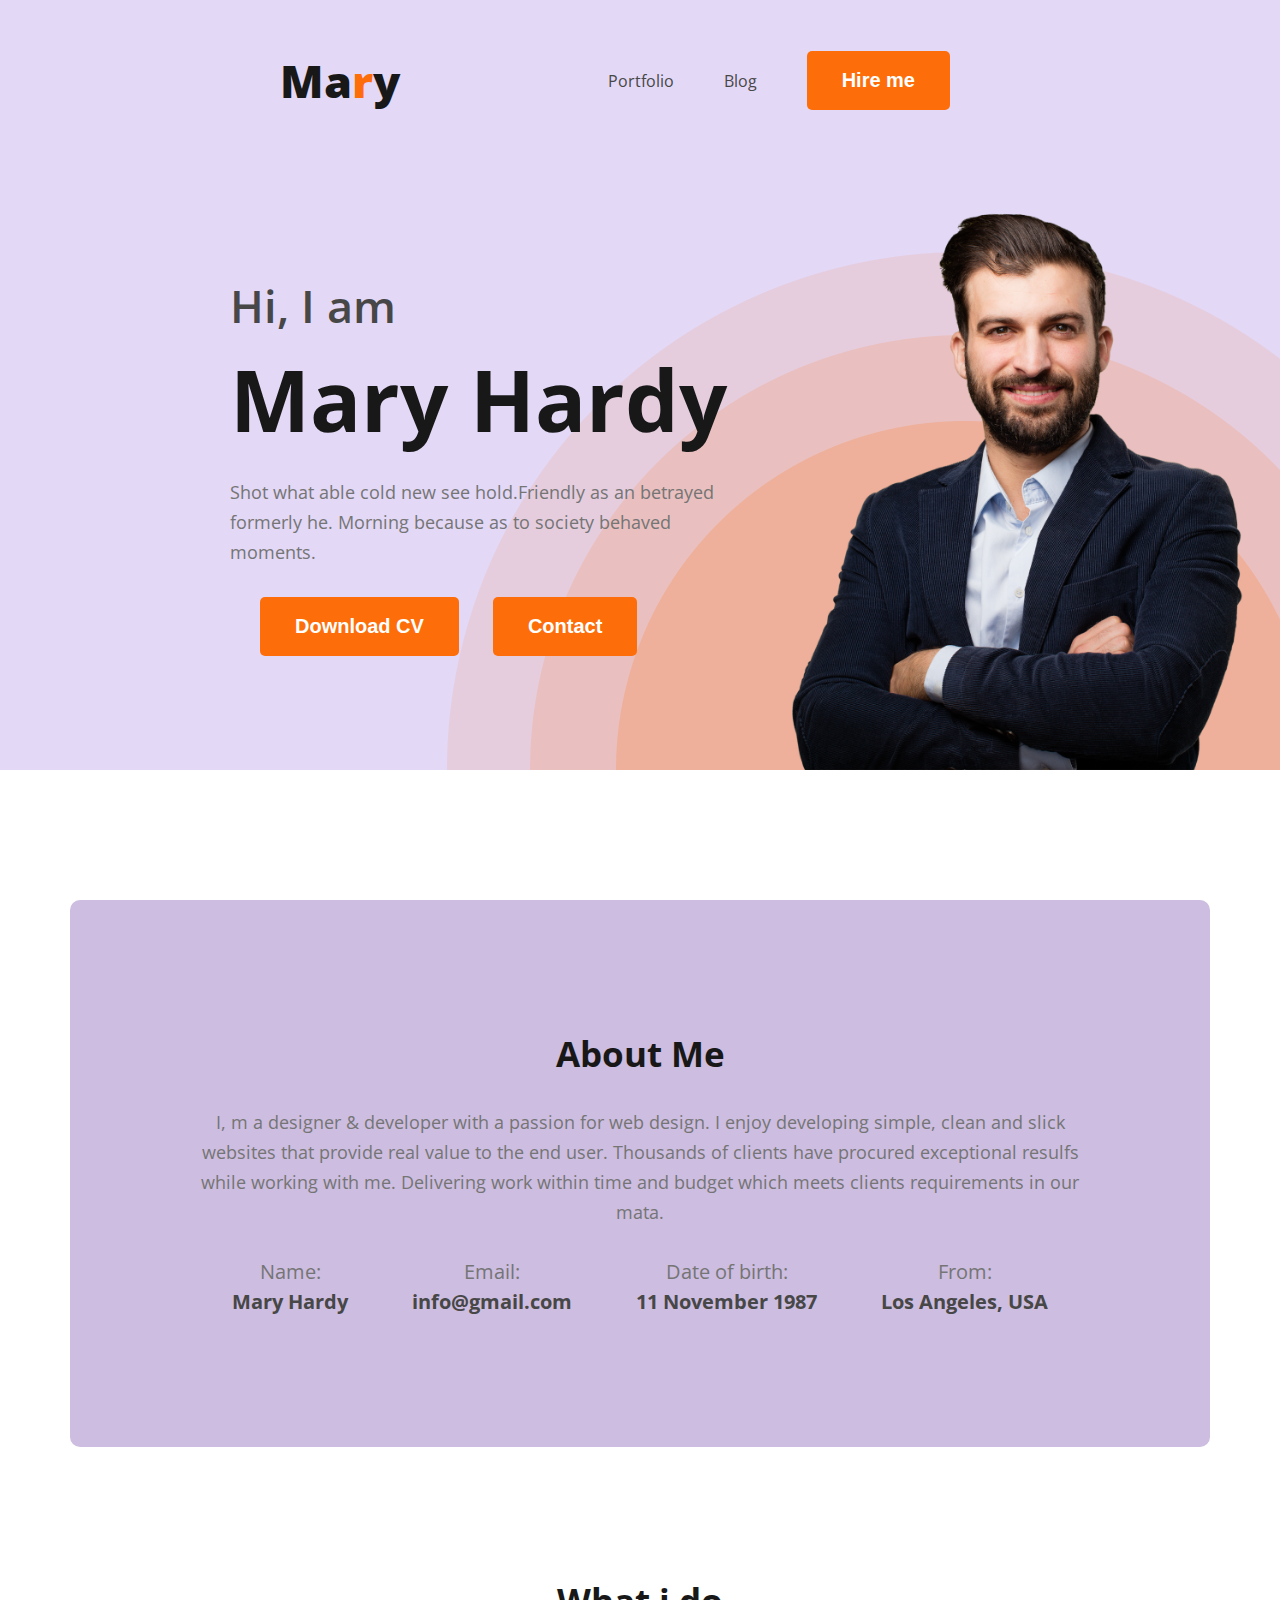
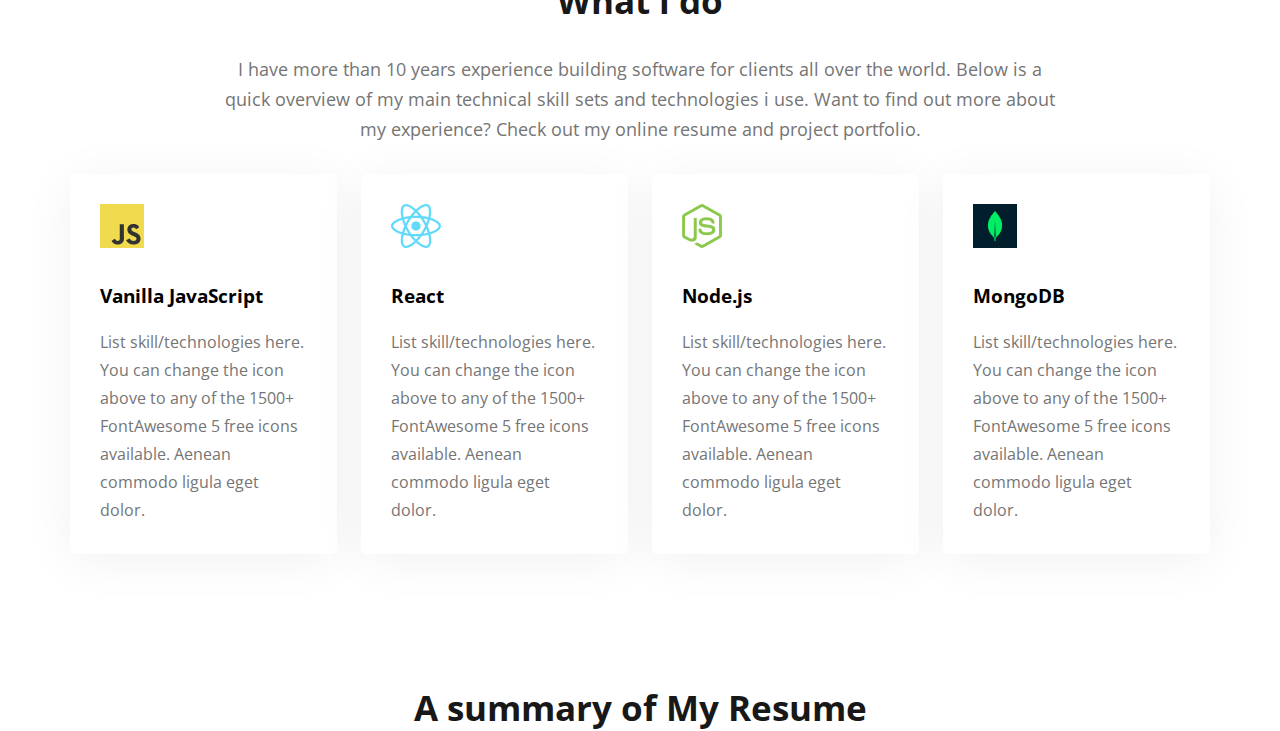
==== index.html @ 0fb5e596 "first commit" ====
<!DOCTYPE html>
<html lang="en">

<head>
  <meta charset="UTF-8">
  <meta name="viewport" content="width=device-width, initial-scale=1.0">
  <title>Portfolio website</title>
  <link rel="preconnect" href="https://fonts.googleapis.com">
  <link rel="preconnect" href="https://fonts.gstatic.com" crossorigin>
  <link href="https://fonts.googleapis.com/css2?family=Open+Sans:wght@400;600;700;800&display=swap" rel="stylesheet">
  <link rel="stylesheet" href="styles/blog.css">
</head>

<body>
  <header class="header">
    <nav>
      <h3 class="nav-title">Ma<span class="text-primery">r</span>y</h3>
      <ul>
        <li><a href="">Portfolio</a></li>
        <li><a href="">Blog</a></li>
        <li><button class="button-primery">Hire me</button></li>
      </ul>
    </nav>
    <div class="banner">
      <div class="banner-content">
        <h3 class="banner-greating">Hi, I am</h3>
        <h1 class="banner-max">Mary Hardy</h1>
        <p class="banner-p">Shot what able cold new see hold.Friendly as an betrayed formerly he. Morning because as to
          society behaved
          moments.</p>
        <button class="button-primery" id="download">Download CV</button>
        <button class="button-primery">Contact</button>
      </div>
      <img class="profile-pic" src="images/hardy.png" alt="">
    </div>
  </header>
  <main>
    <section class="about">
      <h3 class="section-title">About Me</h3>
      <p class="section-description">I, m a designer & developer with a passion for web design. I enjoy developing
        simple,
        clean and slick websites that
        provide real value to the end user. Thousands of clients have procured exceptional resulfs while working with
        me.
        Delivering work within time and budget which meets clients requirements in our mata.</p>
      <div class="about-info-container">
        <div class="about-info">
          <h4 class="info-title">Name:</h4>
          <p class="info-description">Mary Hardy</p>
        </div>
        <div class="about-info">
          <h4 class="info-title">Email:</h4>
          <p class="info-description">info@gmail.com</p>
        </div>
        <div class="about-info">
          <h4 class="info-title">Date of birth:</h4>
          <p class="info-description">11 November 1987</p>
        </div>
        <div class="about-info">
          <h4 class="info-title">From:</h4>
          <p class="info-description">Los Angeles, USA</p>
        </div>
      </div>
    </section>
    <!-- what i do -->
    <section>
      <h3 class="section-title"> What i do</h3>
      <p id="what-i-do" class="section-description">I have more than 10 years experience building software for clients
        all over the
        world. Below is a quick overview of my
        main technical skill sets and technologies i use. Want to find out more about my experience? Check out my online
        resume
        and project portfolio.</p>
      <div class="skills-container">
        <div class="skills">
          <img src="images/icons/js.png" alt="">
          <h3 class="skill-title">Vanilla JavaScript</h3>
          <p class="skills-description">List skill/technologies here. You can change the icon above to any of the 1500+
            FontAwesome 5 free icons available.
            Aenean commodo ligula eget dolor.</p>
        </div>
        <div class="skills">
          <img src="images/icons/react.png" alt="">
          <h3 class="skill-title">React</h3>
          <p class="skills-description">List skill/technologies here. You can change the icon above to any of the 1500+
            FontAwesome 5 free icons available.
            Aenean commodo ligula eget dolor.</p>
        </div>
        <div class="skills">
          <img src="images/icons/nodejs.png" alt="">
          <h3 class="skill-title">Node.js</h3>
          <p class="skills-description">List skill/technologies here. You can change the icon above to any of the 1500+
            FontAwesome 5 free icons available.
            Aenean commodo ligula eget dolor.</p>
        </div>
        <div class="skills">
          <img src="images/icons/mongo.png" alt="">
          <h3 class="skill-title">MongoDB</h3>
          <p class="skills-description">List skill/technologies here. You can change the icon above to any of the 1500+
            FontAwesome 5 free icons available.
            Aenean commodo ligula eget dolor.</p>
        </div>
      </div>
    </section>
    <!-- A summery of my resume -->
    <section>
      <h3 class="section-title">A summary of My Resume</h3>
    </section>
  </main>
  <footer>

  </footer>
</body>

</html>
---- styles/blog.css ----
* {
  margin: 0px;
  padding: 0px;
}
/* common shared styles */
body {
  font-family: 'Open Sans', sans-serif;
}
/* nav work */
nav {
  display: flex;
  justify-content: space-between;
  margin: 0 230px;
  padding: 50px;
}
.nav-title {
  color: var(--Dark-01, #181818);
  font-size: 45px;
  font-weight: 800;
}
.text-primery {
  color: #fd6e0a;
}
nav > ul {
  display: flex;
  align-items: center;
}
nav li {
  list-style: none;
  margin-right: 50px;
}
nav a {
  text-decoration: none;
  color: var(--Dark-02, #474747);
}
/* button work */
.button-primery {
  border-radius: 5px;
  background: #fd6e0a;
  border: 0;
  padding: 18px 35px;
  color: var(--White-Color, #fff);
  font-size: 20px;
  font-weight: 700;
}
/* header work */
.header {
  background-color: #e3d8f6;
  background-image: url(../images/header_bg.png);
  background-repeat: no-repeat;
  background-position: bottom right;
}
.banner {
  padding: 30px 30px 0px 230px;
  display: flex;
  align-items: center;
  justify-content: space-between;
}
.banner .profile-pic {
  width: 500px;
}
.banner-greating {
  color: var(--Dark-02, #474747);
  font-size: 45px;
  font-weight: 600;
  margin-bottom: 5px;
}
.banner-max {
  color: var(--Dark-01, #181818);
  font-size: 85px;
  font-weight: 700;
}
.banner-p {
  color: var(--Dark-03, #757575);
  font-size: 18px;
  font-weight: 400;
  line-height: 30px;
  margin-top: 20px;
}
#download {
  margin: 30px 30px;
}
.banner-content {
  max-width: 500px;
}
/* Main work */
main {
  max-width: 1140px;
  margin: 0 auto;
}
main section {
  margin-top: 130px;
}
/* about section */
.section-title {
  color: var(--Dark-01, #181818);
  text-align: center;
  font-size: 35px;
  font-weight: 700;
}

/* section description */

.section-description {
  color: var(--Dark-03, #757575);
  text-align: center;
  font-size: 18px;
  font-weight: 400;
  line-height: 30px;
  padding-top: 30px;
  padding-bottom: 30px;
}
.about {
  margin: 130px 0;
  padding: 130px;
  background-color: #cdbde0;
  border-radius: 10px;
}
/* about info */
.about-info-container {
  display: flex;
  justify-content: space-around;
}
.about-info {
  text-align: center;
}
.info-description {
  color: var(--Dark-02, #474747);
  font-size: 20px;
  font-weight: 700;
  line-height: 30px;
}
.info-title {
  color: var(--Dark-03, #757575);
  text-align: center;
  font-size: 20px;
  font-weight: 400;
  line-height: 30px;
}
#what-i-do {
  padding: 30px 150px;
}
.skills-container {
  display: flex;
  gap: 24px;
}
.skills {
  padding: 30px;
  border-radius: 5px;
  background: #fff;
  box-shadow: 0px 6px 50px 0px rgba(0, 0, 0, 0.06);
}
.skill-title {
  padding: 30px 0px 20px 0px;
}
.skills-description {
  color: var(--Dark-03, #757575);
  font-size: 16px;
  font-weight: 400;
  line-height: 28px;
}
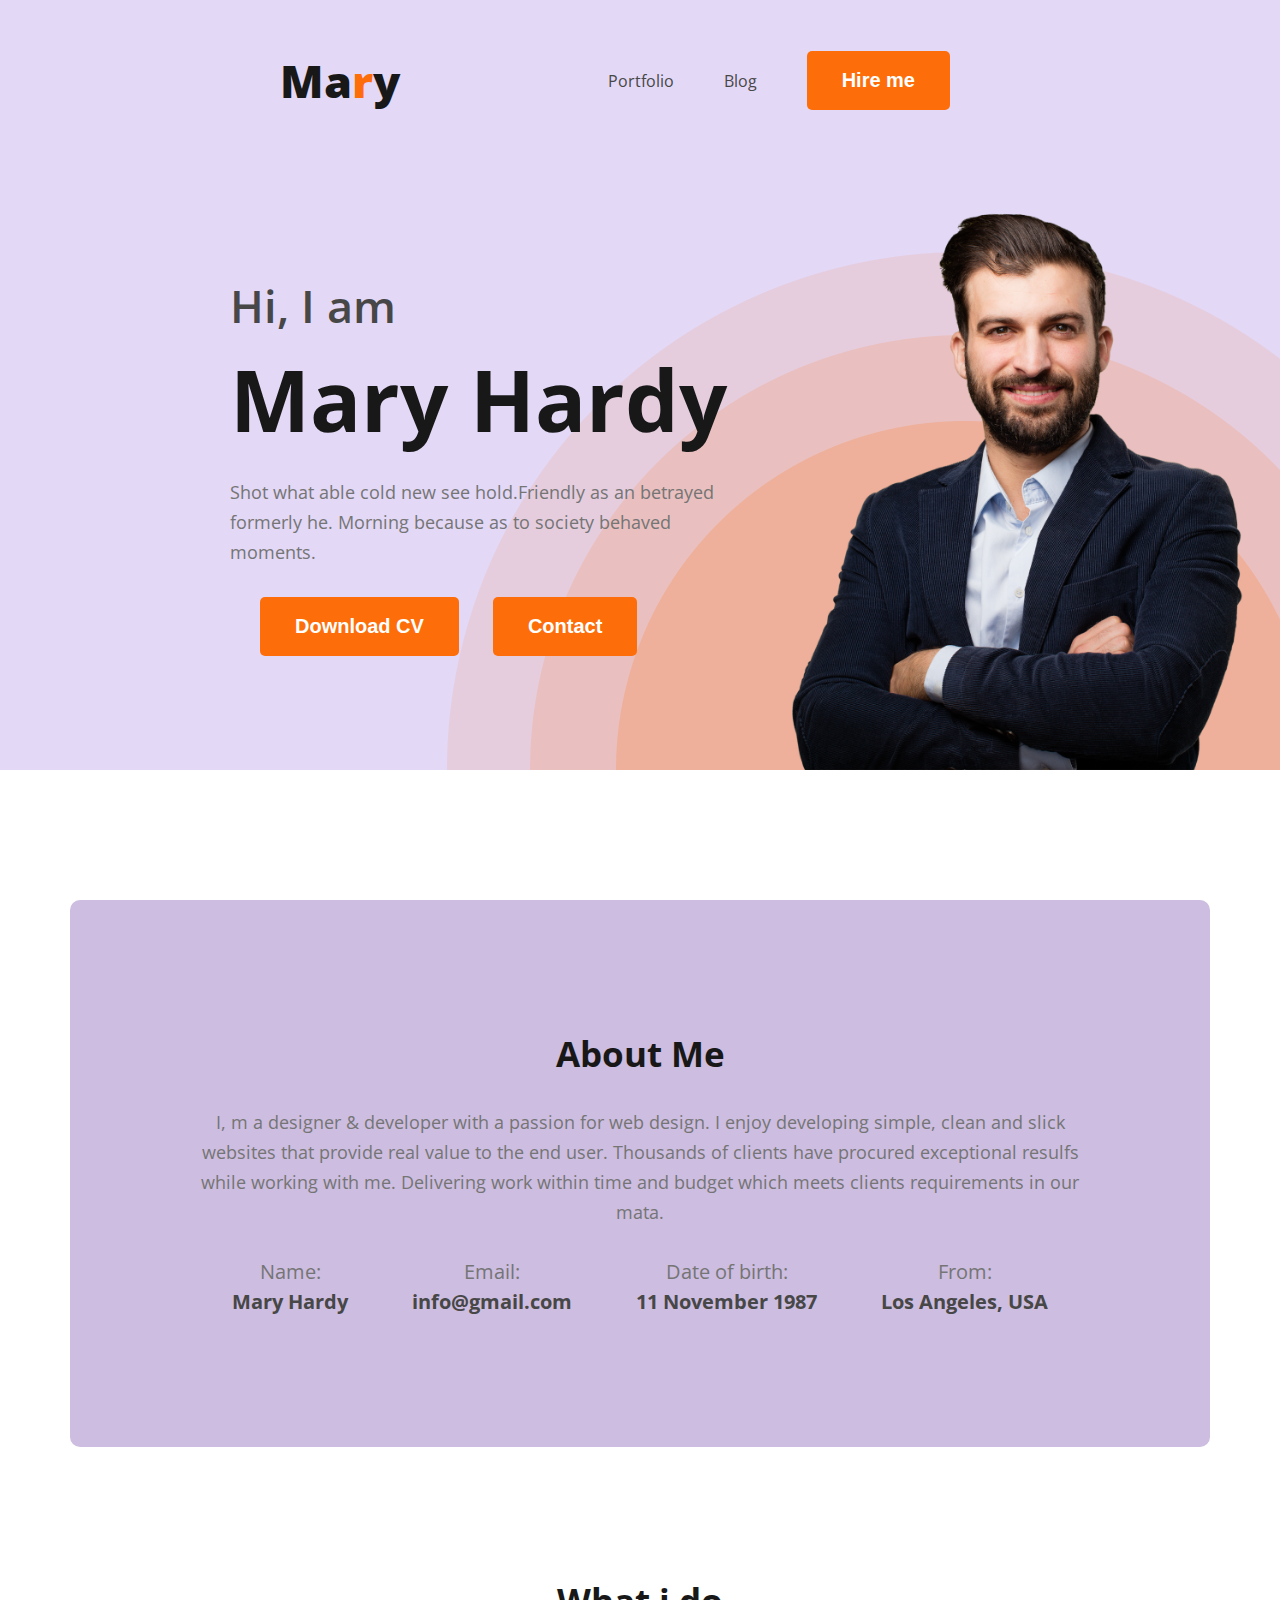
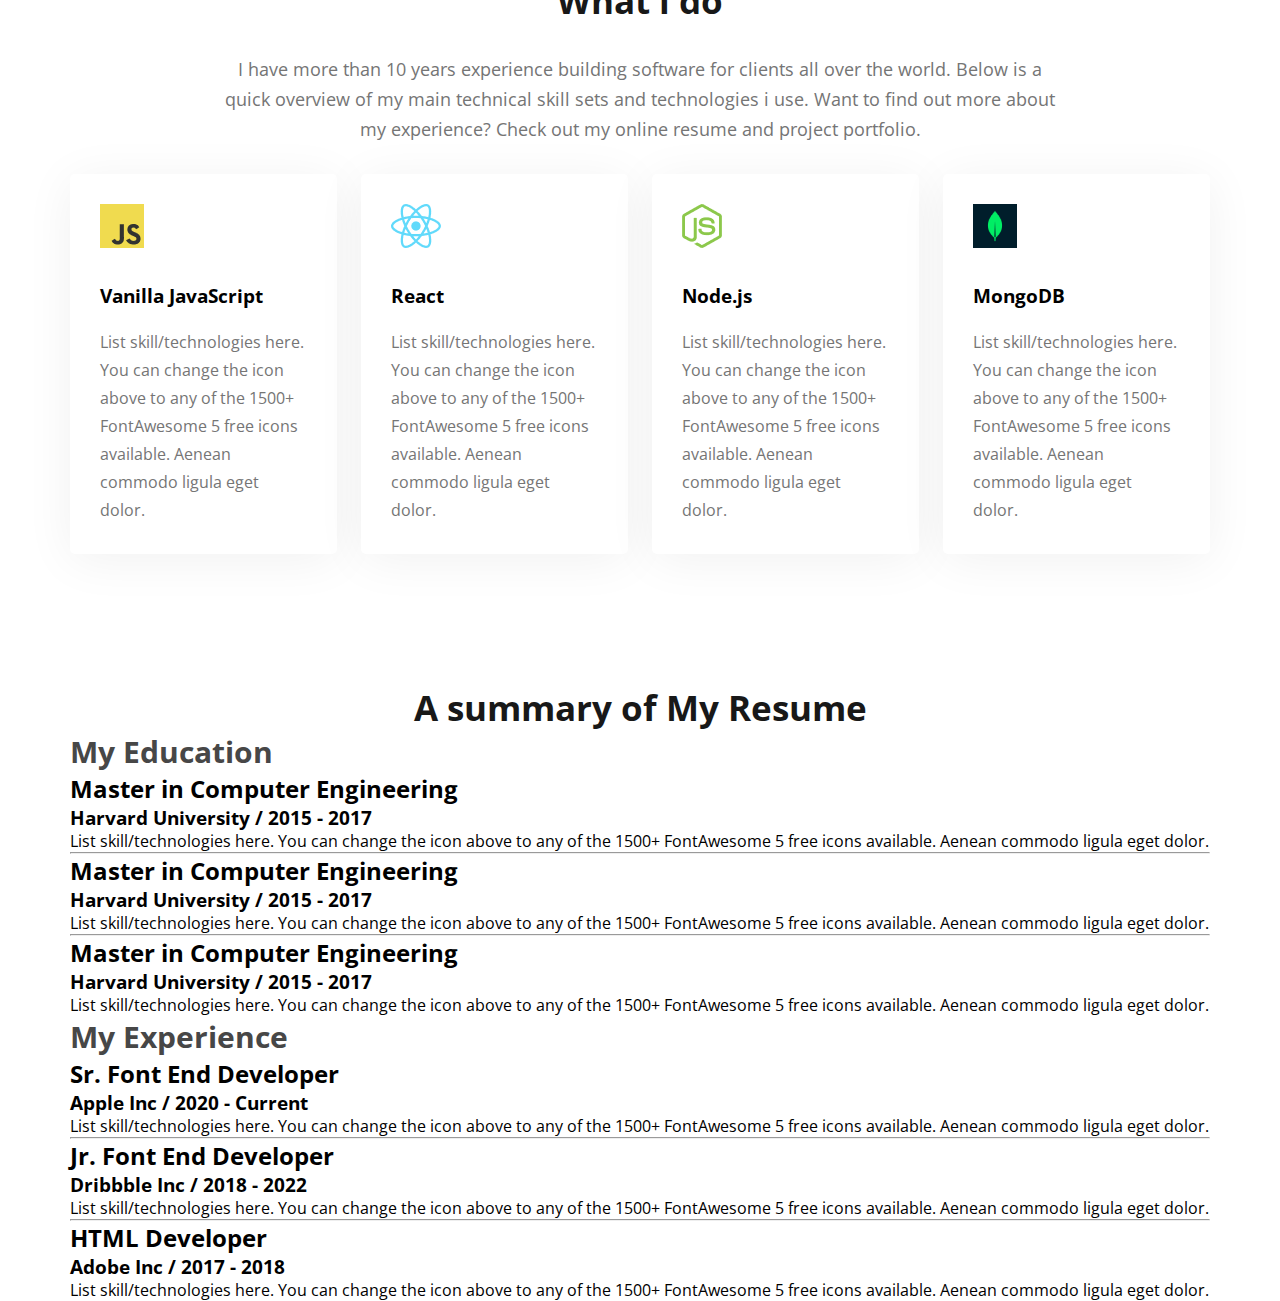
==== commit d1a1f1b9: "added resume section" ====
--- a/index.html
+++ b/index.html
@@ -105,6 +105,66 @@
     <!-- A summery of my resume -->
     <section>
       <h3 class="section-title">A summary of My Resume</h3>
+
+      <div class="resume-container">
+
+        <!-- My education -->
+
+        <div class="resume-colume">
+          <h3 class="resume-colume-title">My Education</h3>
+
+          <div class="resume-iteam">
+            <h2 class="resume-iteam-titile">Master in Computer Engineering</h2>
+            <h3 class="resume-iteam-institute">Harvard University / 2015 - 2017</h3>
+            <p class="resume-iteam-description">List skill/technologies here. You can change the icon above
+              to any of the 1500+ FontAwesome 5 free icons available. Aenean commodo ligula eget dolor.</p>
+          </div>
+          <hr>
+          <div class="resume-iteam">
+            <h2 class="resume-iteam-titile">Master in Computer Engineering</h2>
+            <h3 class="resume-iteam-institute">Harvard University / 2015 - 2017</h3>
+            <p class="resume-iteam-description">List skill/technologies here. You can change the icon above
+              to any of the 1500+ FontAwesome 5 free icons available. Aenean commodo ligula eget dolor.</p>
+          </div>
+          <hr>
+          <div class="resume-iteam">
+            <h2 class="resume-iteam-titile">Master in Computer Engineering</h2>
+            <h3 class="resume-iteam-institute">Harvard University / 2015 - 2017</h3>
+            <p class="resume-iteam-description">List skill/technologies here. You can change the icon above
+              to any of the 1500+ FontAwesome 5 free icons available. Aenean commodo ligula eget dolor.</p>
+          </div>
+
+        </div>
+
+        <!-- My Experience -->
+
+        <div class="resume-colume">
+          <h3 class="resume-colume-title">My Experience</h3>
+
+          <div class="resume-iteam">
+            <h2 class="resume-iteam-titile">Sr. Font End Developer</h2>
+            <h3 class="resume-iteam-institute">Apple Inc / 2020 - Current</h3>
+            <p class="resume-iteam-description">List skill/technologies here. You can change the icon above
+              to any of the 1500+ FontAwesome 5 free icons available. Aenean commodo ligula eget dolor.</p>
+          </div>
+          <hr>
+          <div class="resume-iteam">
+            <h2 class="resume-iteam-titile">Jr. Font End Developer</h2>
+            <h3 class="resume-iteam-institute">Dribbble Inc / 2018 - 2022</h3>
+            <p class="resume-iteam-description">List skill/technologies here. You can change the icon above
+              to any of the 1500+ FontAwesome 5 free icons available. Aenean commodo ligula eget dolor.</p>
+          </div>
+          <hr>
+          <div class="resume-iteam">
+            <h2 class="resume-iteam-titile">HTML Developer</h2>
+            <h3 class="resume-iteam-institute">Adobe Inc / 2017 - 2018</h3>
+            <p class="resume-iteam-description">List skill/technologies here. You can change the icon above
+              to any of the 1500+ FontAwesome 5 free icons available. Aenean commodo ligula eget dolor.</p>
+          </div>
+
+        </div>
+      </div>
+
     </section>
   </main>
   <footer>
--- a/styles/blog.css
+++ b/styles/blog.css
@@ -159,3 +159,8 @@
   font-weight: 400;
   line-height: 28px;
 }
+.resume-colume-title {
+  color: var(--Dark-02, #474747);
+  font-size: 30px;
+  font-weight: 700;
+}
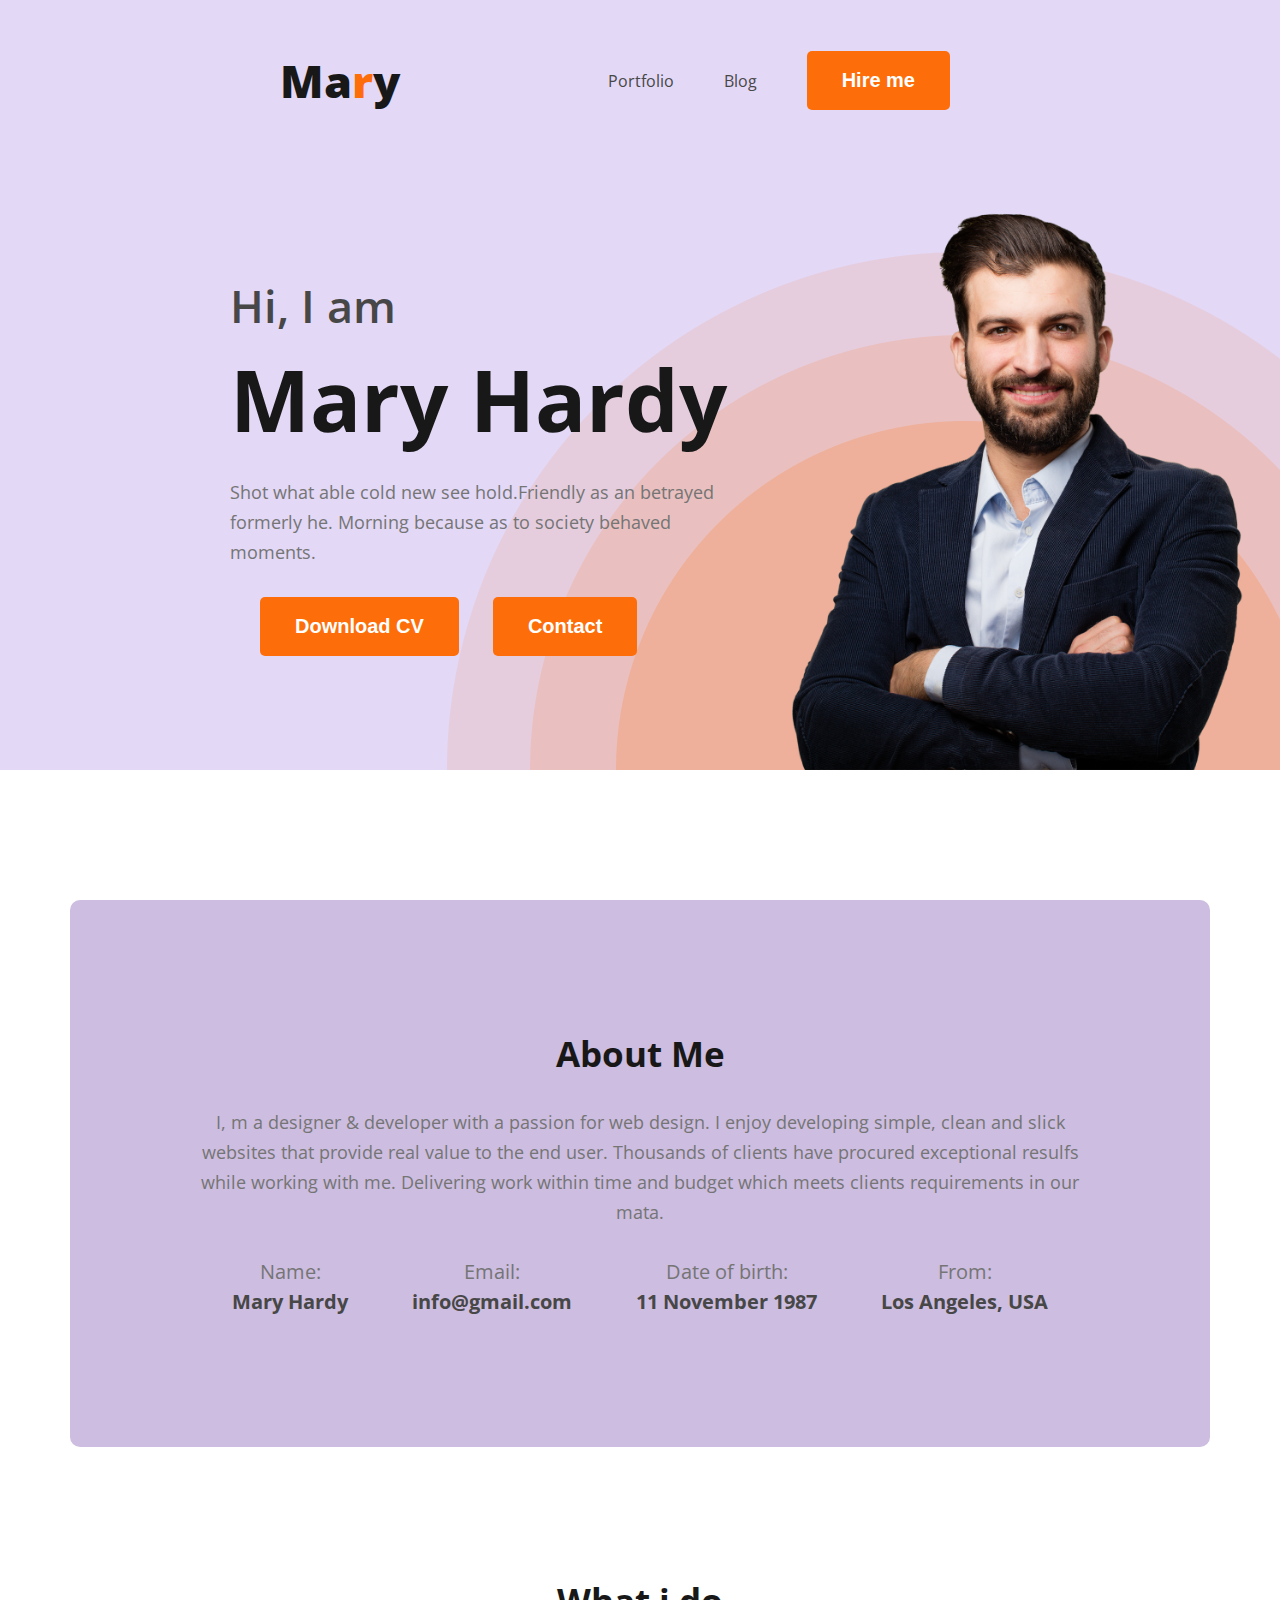
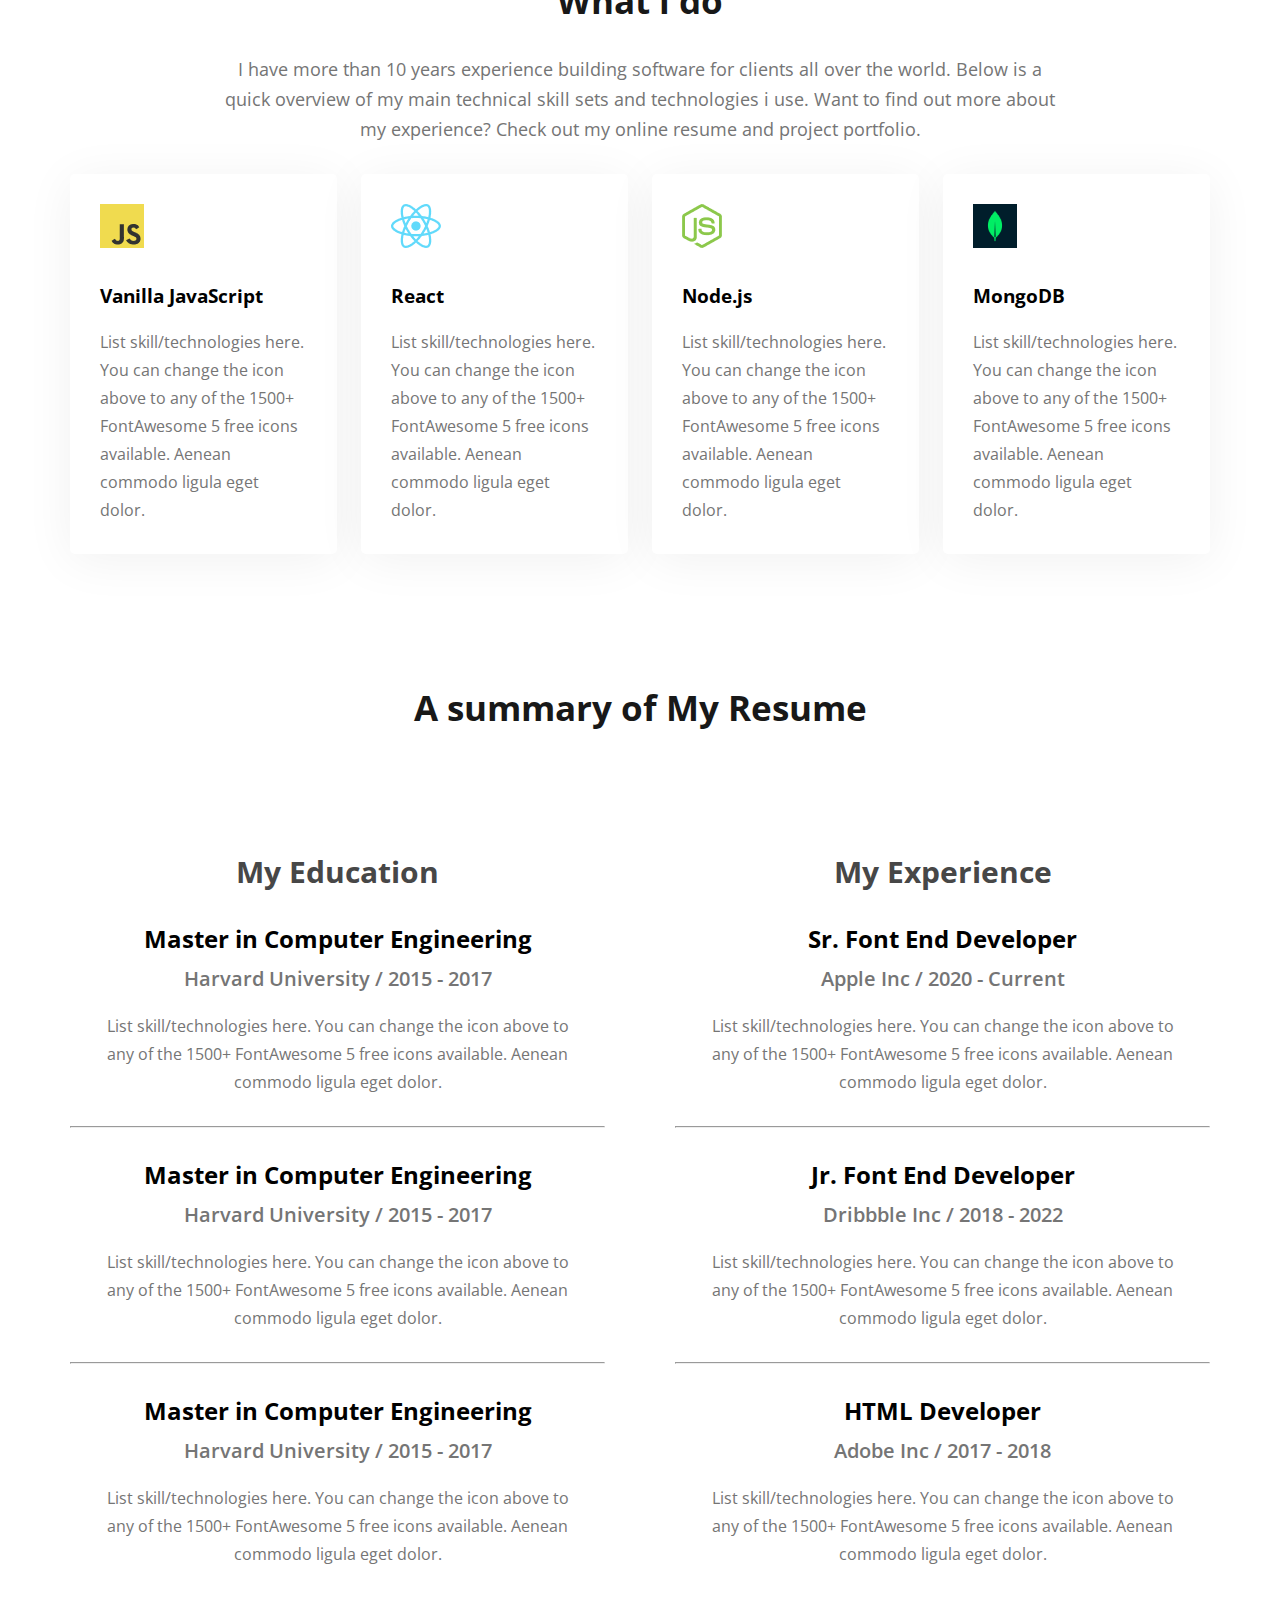
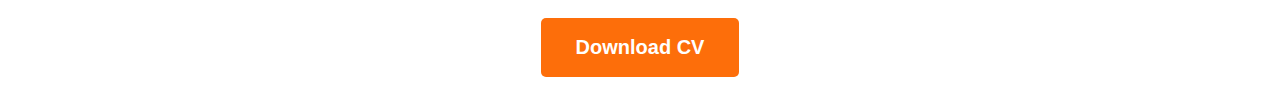
==== commit 4ec43d88: "resume and last button work done" ====
--- a/index.html
+++ b/index.html
@@ -161,9 +161,10 @@
             <p class="resume-iteam-description">List skill/technologies here. You can change the icon above
               to any of the 1500+ FontAwesome 5 free icons available. Aenean commodo ligula eget dolor.</p>
           </div>
-
         </div>
       </div>
+
+      <div class="last-download-button"><button class="button-primery">Download CV</button></div>
 
     </section>
   </main>
--- a/styles/blog.css
+++ b/styles/blog.css
@@ -163,4 +163,39 @@
   color: var(--Dark-02, #474747);
   font-size: 30px;
   font-weight: 700;
-}
+  text-align: center;
+}
+.resume-container {
+  display: flex;
+  gap: 70px;
+}
+.resume-colume {
+  margin-top: 120px;
+}
+.resume-iteam {
+  padding: 30px;
+  text-align: center;
+}
+.resume-iteam-title {
+  color: var(--Dark-02, #474747);
+  font-size: 30px;
+  font-weight: 700;
+  margin-bottom: 30px;
+}
+.resume-iteam-institute {
+  color: var(--Dark-03, #757575);
+  font-size: 20px;
+  font-weight: 600;
+  padding-top: 10px;
+  padding-bottom: 20px;
+}
+.resume-iteam-description {
+  color: var(--Dark-03, #757575);
+  font-size: 16px;
+  font-weight: 400;
+  line-height: 28px;
+}
+.last-download-button {
+  margin: 20px;
+  text-align: center;
+}
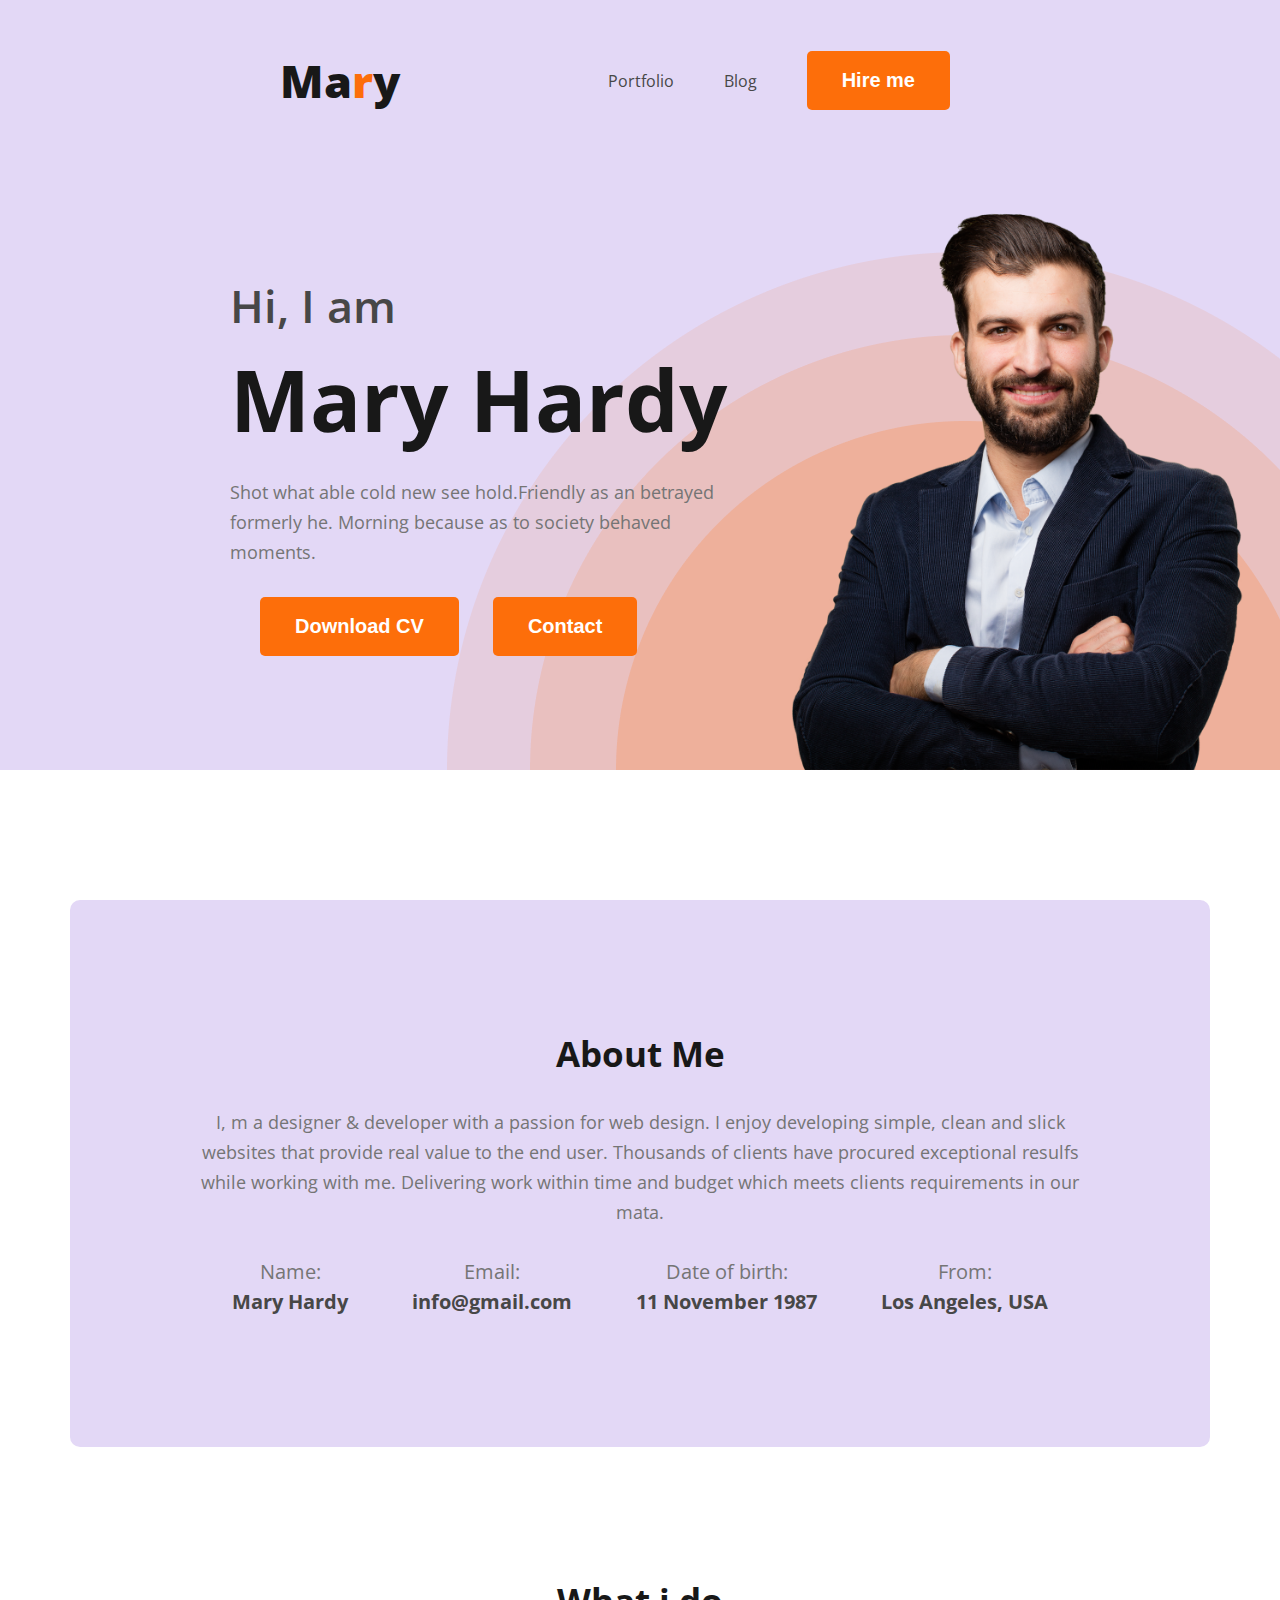
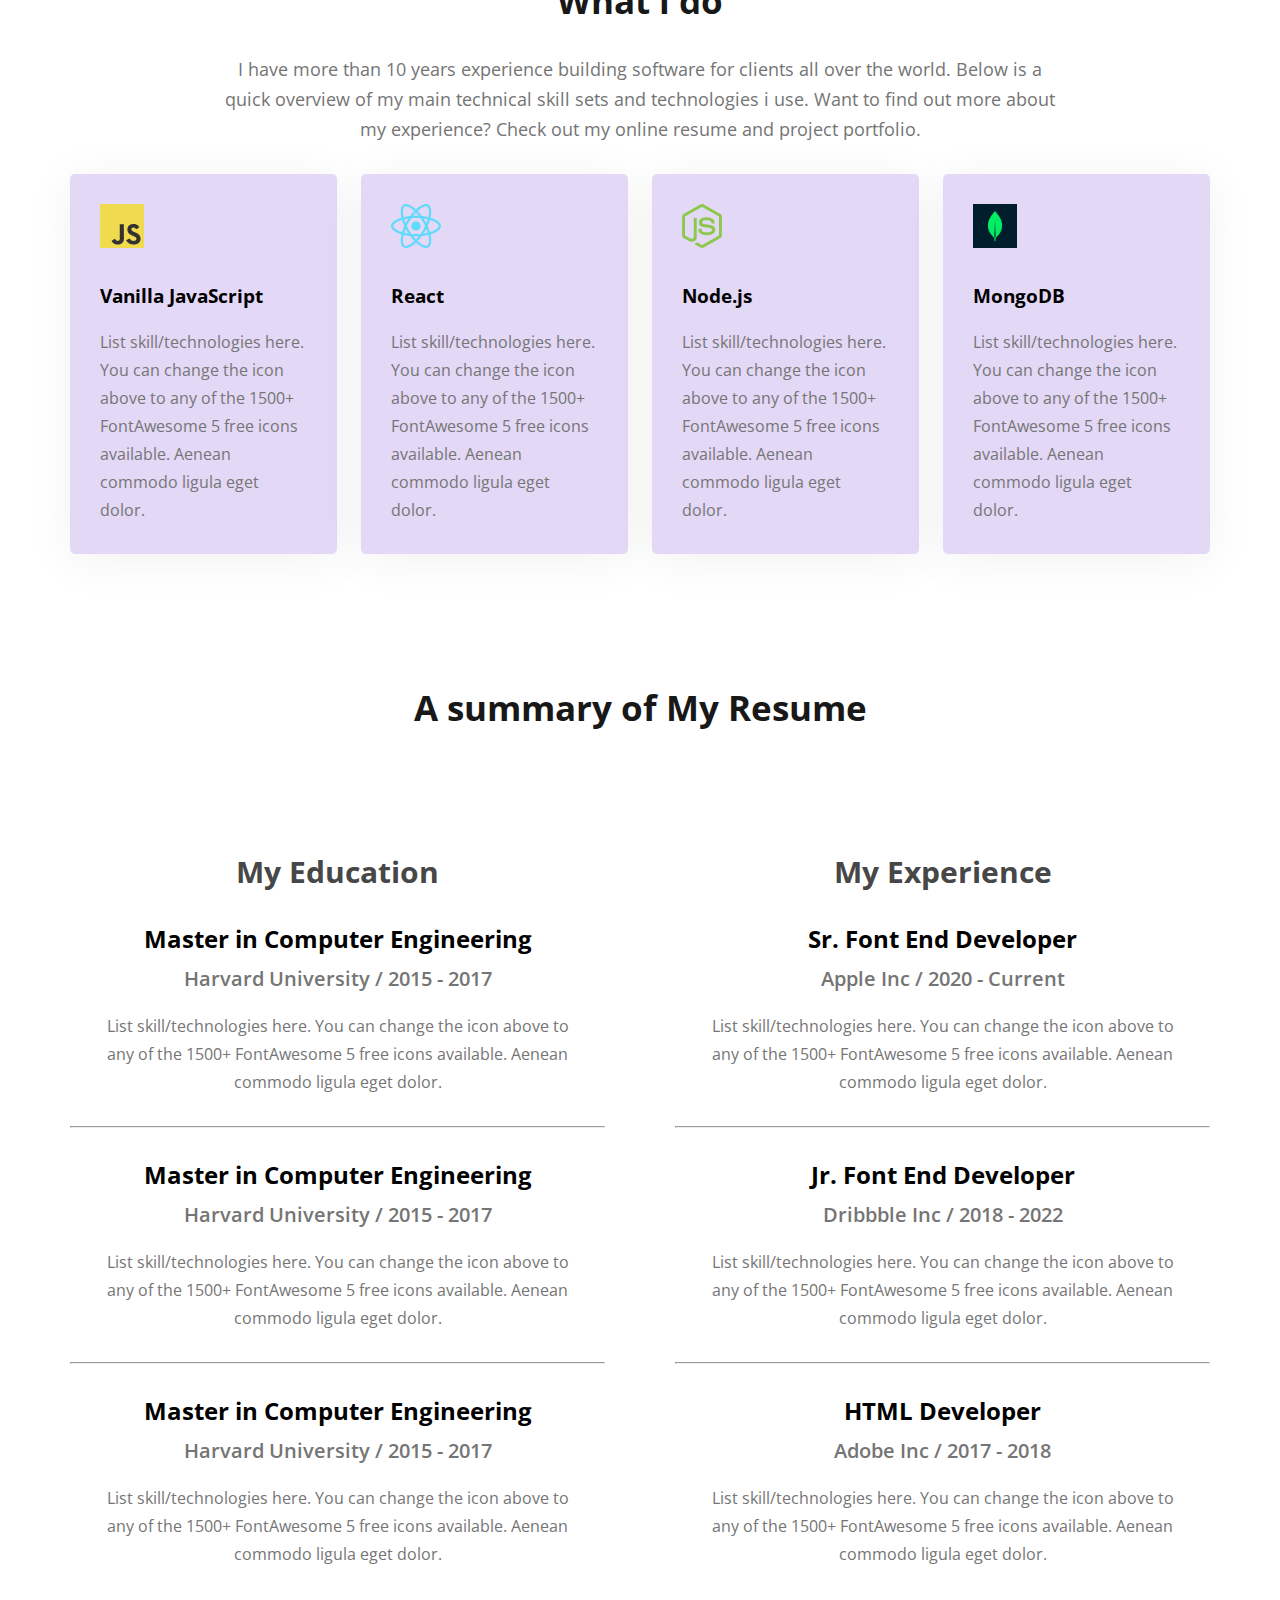
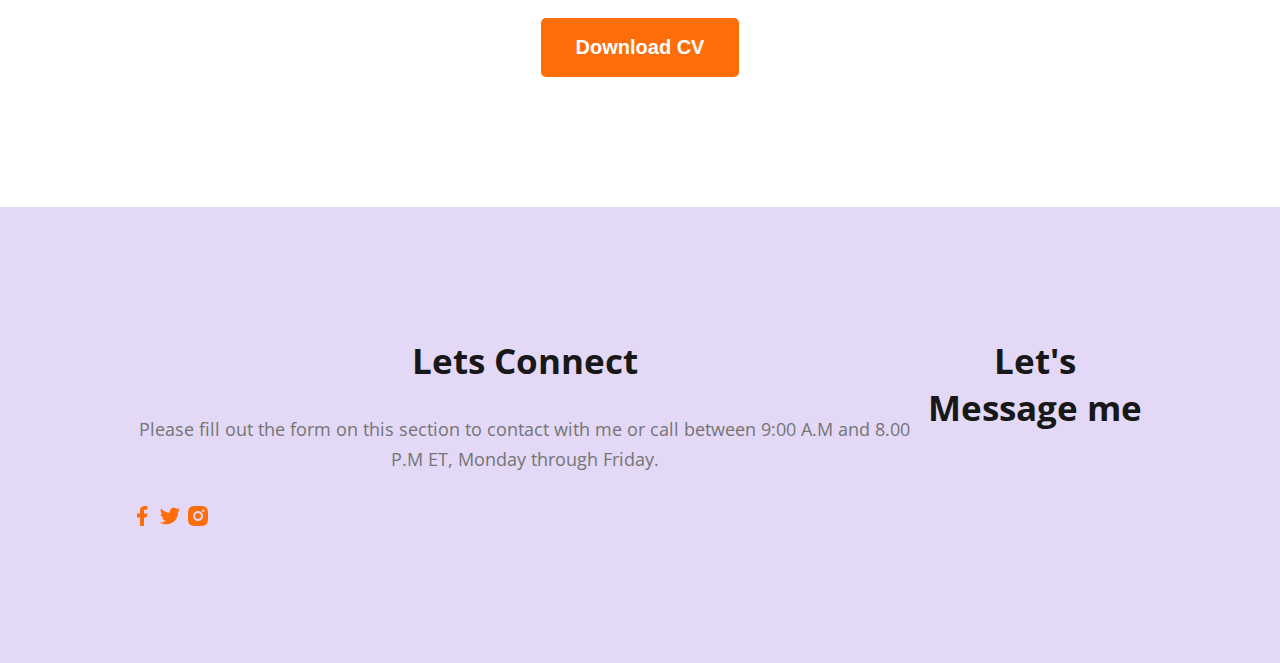
==== commit 02340e27: "started footer work" ====
--- a/index.html
+++ b/index.html
@@ -169,7 +169,20 @@
     </section>
   </main>
   <footer>
-
+    <div class="footer-colume">
+      <h3 class="section-title">Lets Connect</h3>
+      <p class="section-description">Please fill out the form on this section to contact with me or call between 9:00
+        A.M and 8.00 P.M ET, Monday through
+        Friday.</p>
+      <div class="social-links">
+        <a href=""><img src="images/icons/facebook.png" alt=""></a>
+        <a href=""><img src="images/icons/twitter.png" alt=""></a>
+        <a href=""><img src="images/icons/insta.png" alt=""></a>
+      </div>
+    </div>
+    <div class="footer-colume">
+      <h3 class="section-title">Let's Message me</h3>
+    </div>
   </footer>
 </body>
 
--- a/styles/blog.css
+++ b/styles/blog.css
@@ -110,10 +110,11 @@
   padding-top: 30px;
   padding-bottom: 30px;
 }
+/* about works */
 .about {
   margin: 130px 0;
   padding: 130px;
-  background-color: #cdbde0;
+  background-color: #e3d8f6;
   border-radius: 10px;
 }
 /* about info */
@@ -147,7 +148,7 @@
 .skills {
   padding: 30px;
   border-radius: 5px;
-  background: #fff;
+  background: #e3d8f6;
   box-shadow: 0px 6px 50px 0px rgba(0, 0, 0, 0.06);
 }
 .skill-title {
@@ -199,3 +200,11 @@
   margin: 20px;
   text-align: center;
 }
+/* footer works */
+
+footer {
+  display: flex;
+  background-color: #e3d8f6;
+  margin-top: 130px;
+  padding: 130px 130px;
+}
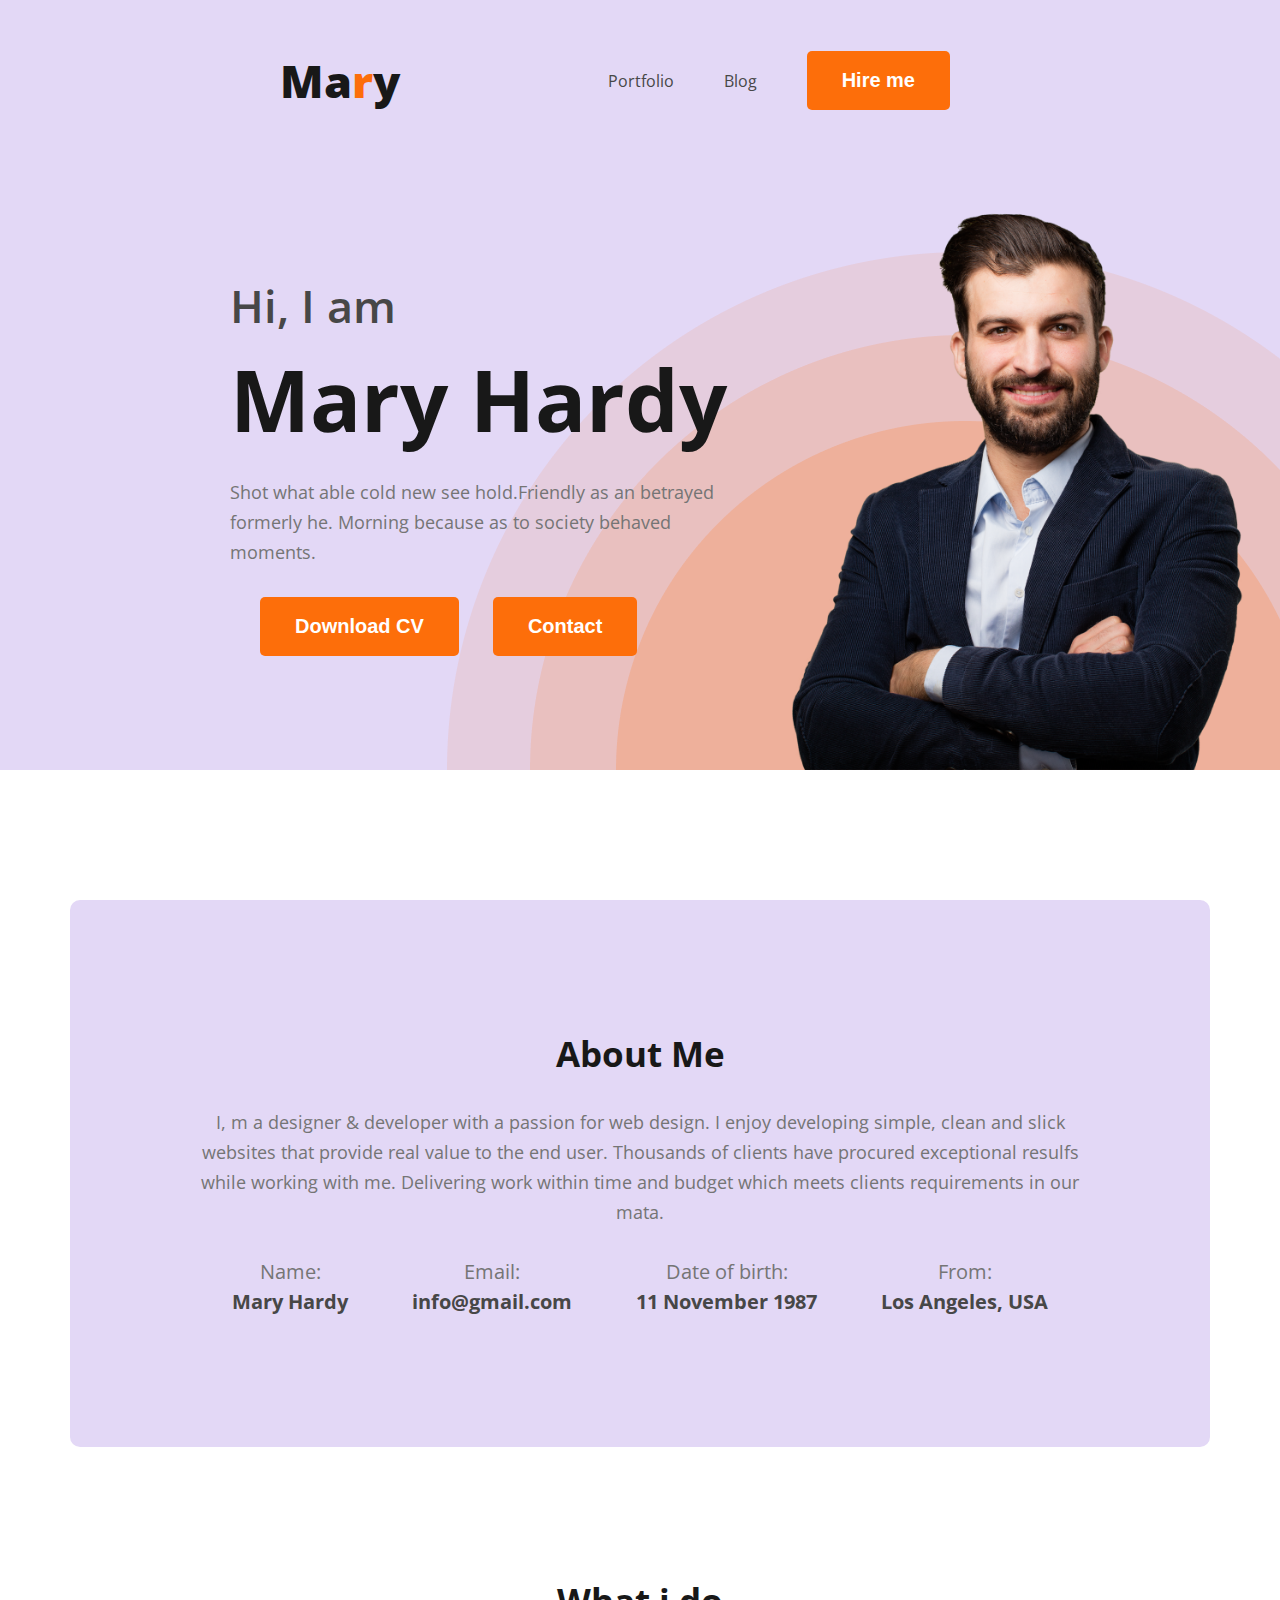
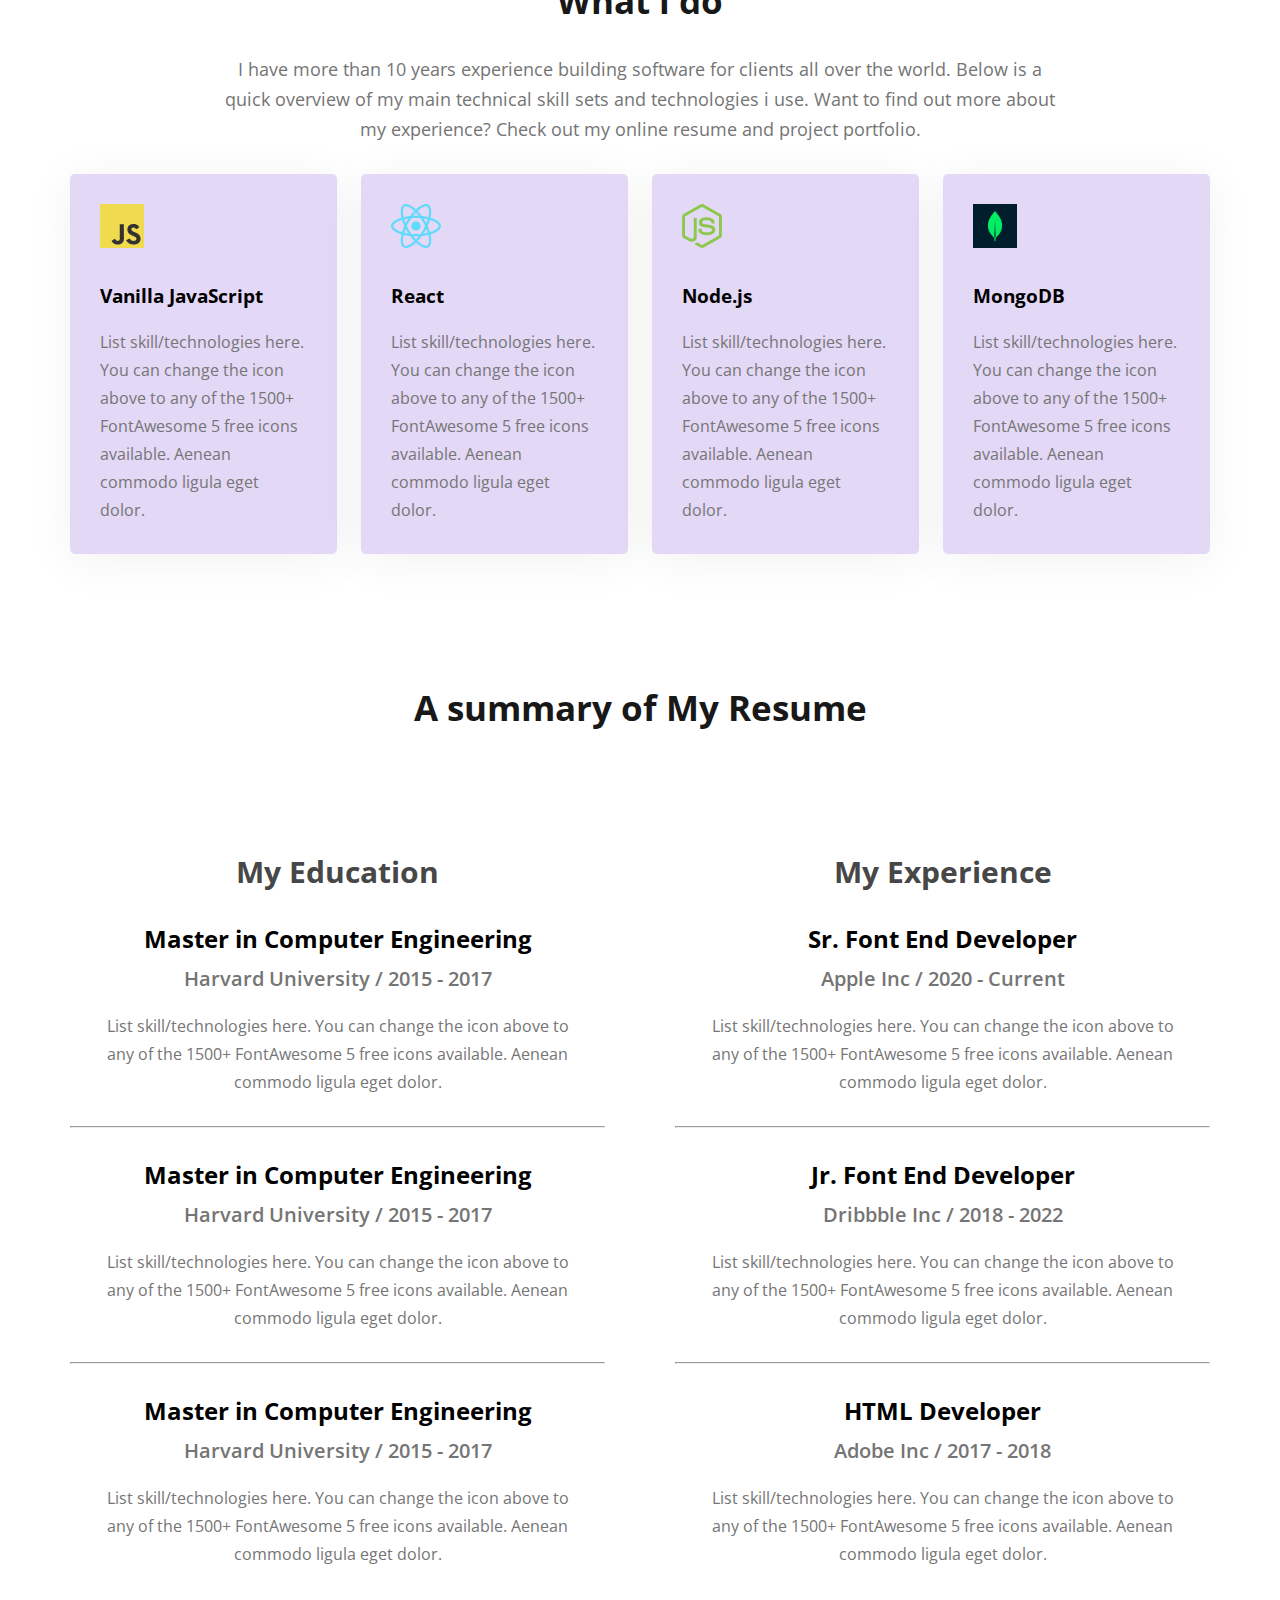
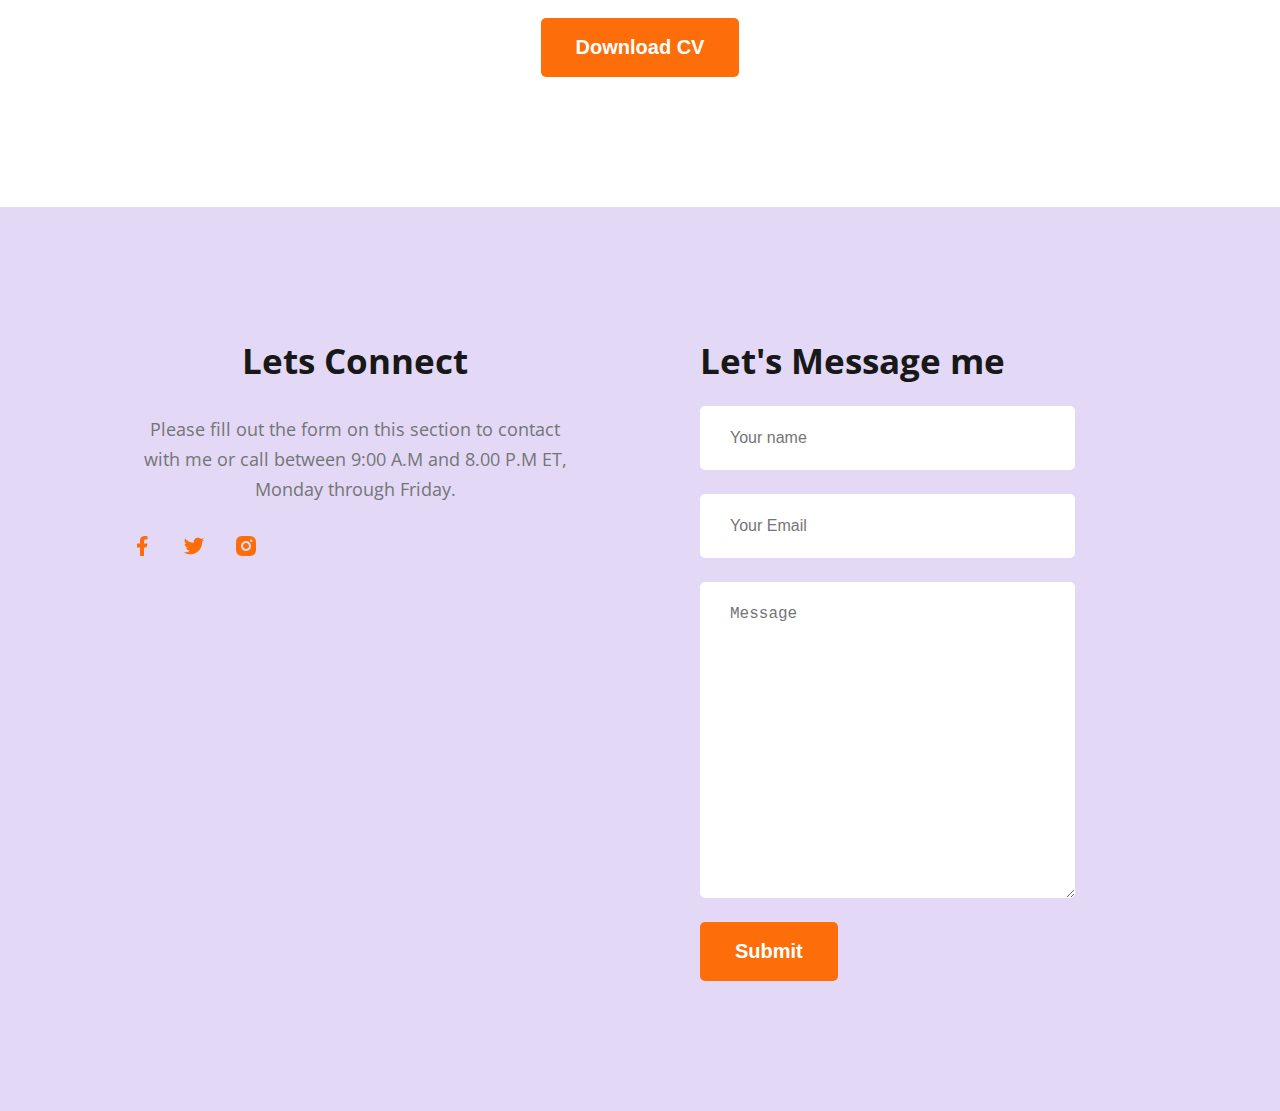
==== commit 7042d52c: "all done" ====
--- a/index.html
+++ b/index.html
@@ -181,7 +181,14 @@
       </div>
     </div>
     <div class="footer-colume">
-      <h3 class="section-title">Let's Message me</h3>
+      <h3 class="section-title" id="heroo">Let's Message me</h3>
+      <br>
+      <form class="contact-footer">
+        <input type="text" placeholder="Your name">
+        <input type="email" name="" placeholder="Your Email" id="">
+        <textarea name="" id="" cols="30" rows="10" placeholder="Message"></textarea>
+        <input class="button-primery" type="submit" value="Submit">
+      </form>
     </div>
   </footer>
 </body>
--- a/styles/blog.css
+++ b/styles/blog.css
@@ -204,7 +204,32 @@
 
 footer {
   display: flex;
+  gap: 120px;
   background-color: #e3d8f6;
   margin-top: 130px;
   padding: 130px 130px;
 }
+.footer-colume {
+  width: 50%;
+}
+.contact-footer input[type='text'],
+.contact-footer input[type='email'],
+textarea {
+  display: block;
+  margin-bottom: 24px;
+  padding: 18px 30px;
+  color: var(--Dark-03, #757575);
+  font-size: 16px;
+  font-weight: 400;
+  line-height: 28px;
+  border-radius: 5px;
+  background-color: var(--White-Color, #fff);
+  border: 0px;
+  width: 70%;
+}
+.social-links a {
+  margin-right: 24px;
+}
+#heroo {
+  text-align: left;
+}
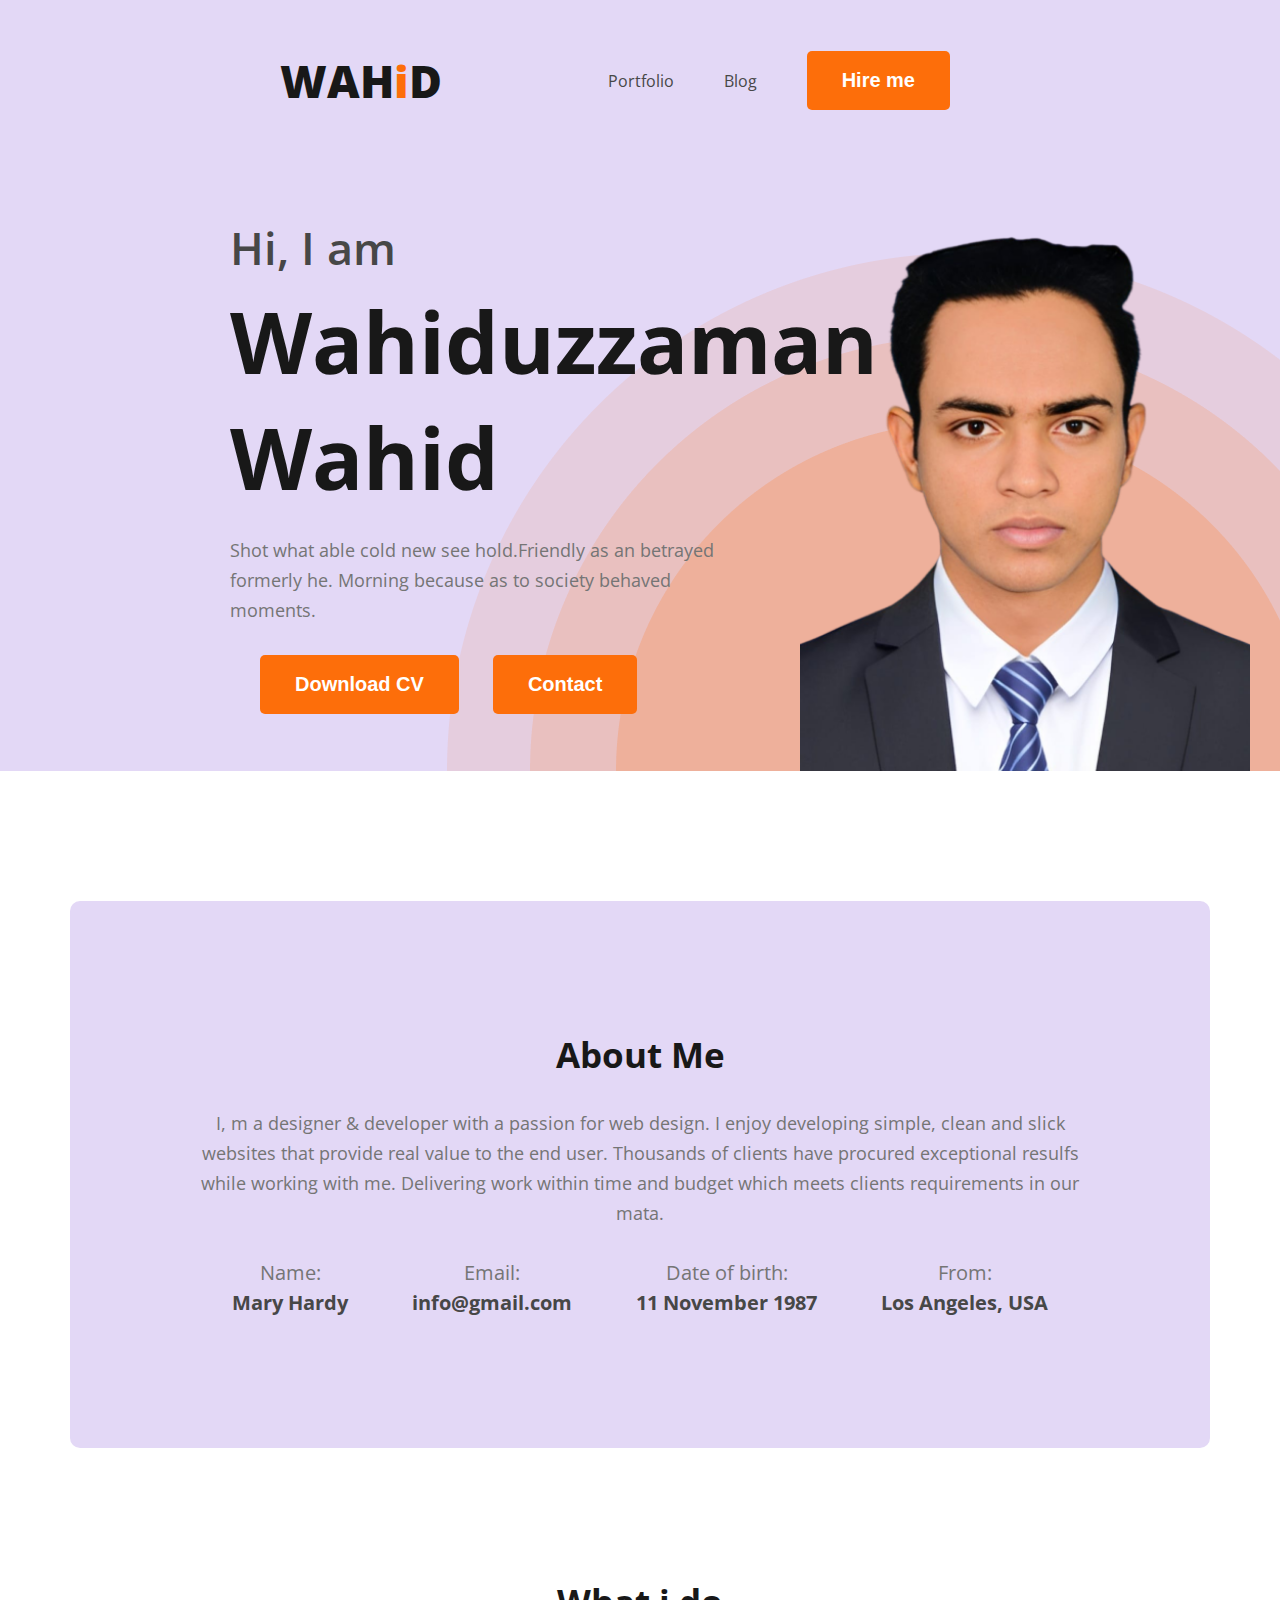
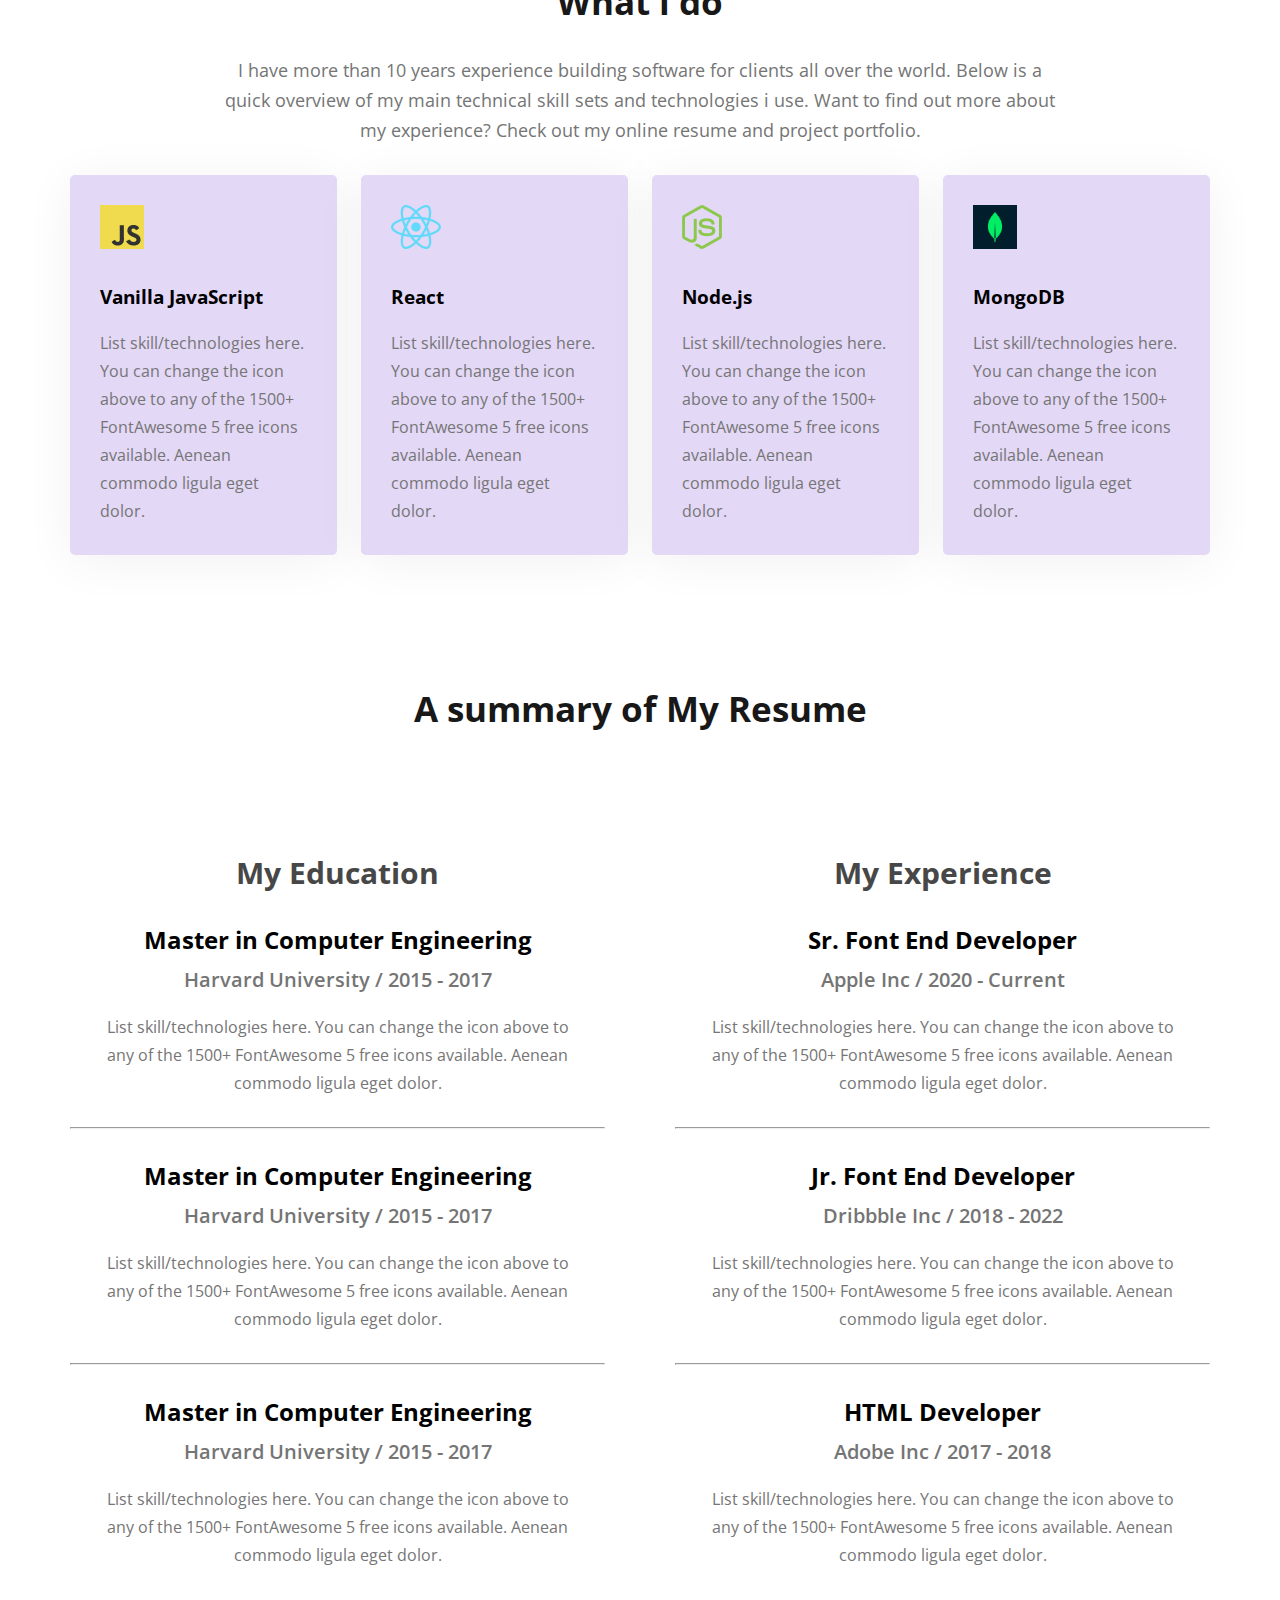
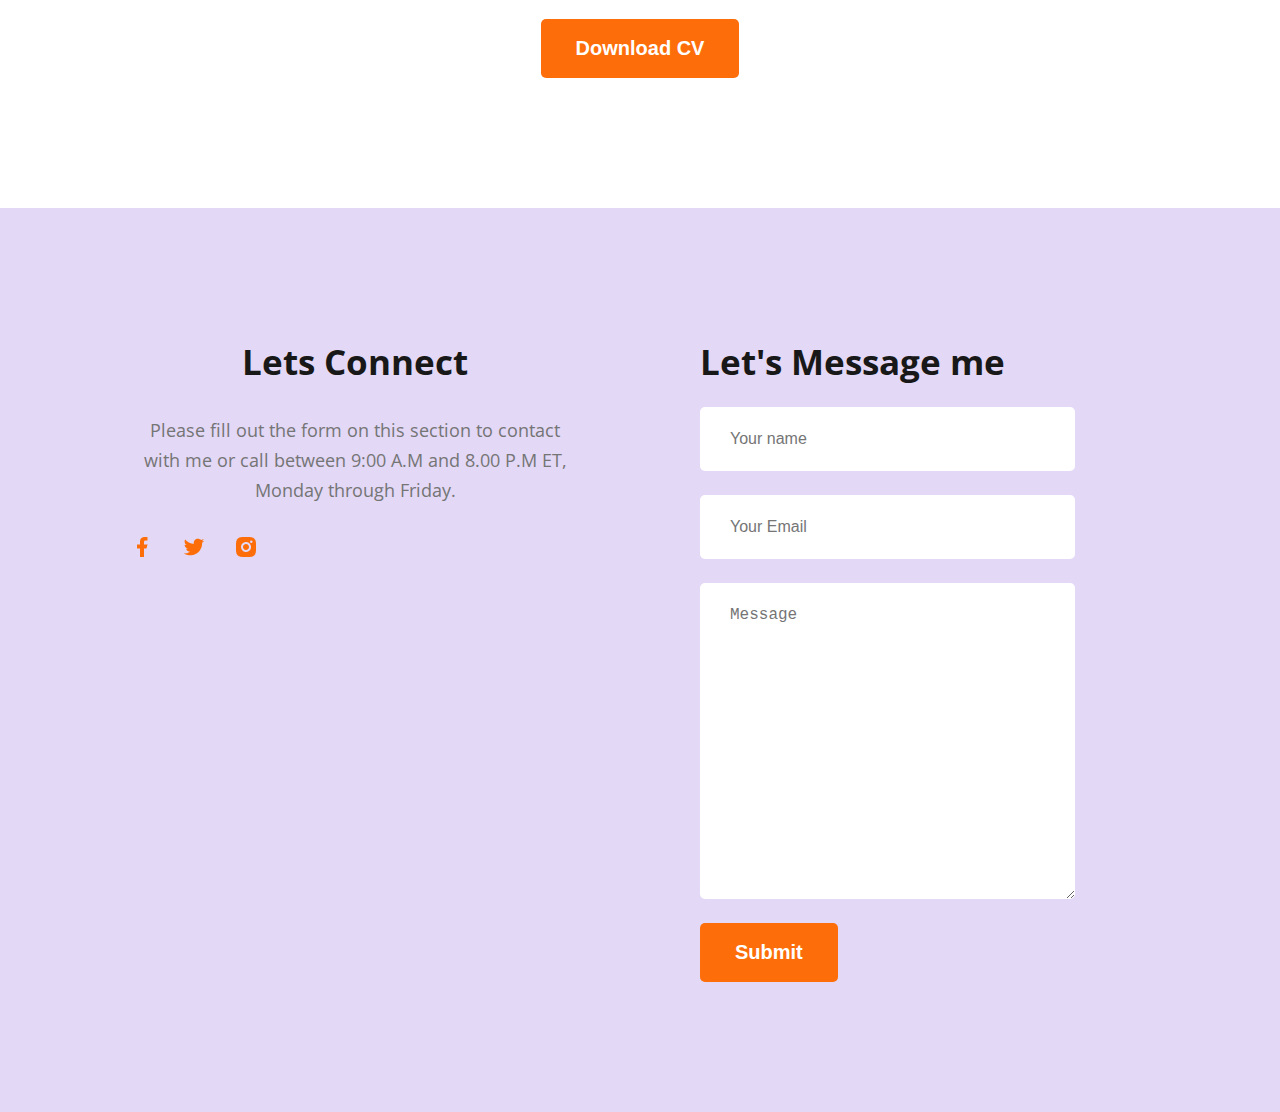
==== commit f2cf2a5b: "final work" ====
--- a/index.html
+++ b/index.html
@@ -14,24 +14,26 @@
 <body>
   <header class="header">
     <nav>
-      <h3 class="nav-title">Ma<span class="text-primery">r</span>y</h3>
+      <h3 class="nav-title">WAH<span class="text-primery">i</span>D</h3>
       <ul>
         <li><a href="">Portfolio</a></li>
         <li><a href="">Blog</a></li>
-        <li><button class="button-primery">Hire me</button></li>
+        <li><a href="files/hire_me.html"><button class="button-primery">Hire me</button></a></li>
       </ul>
     </nav>
     <div class="banner">
       <div class="banner-content">
         <h3 class="banner-greating">Hi, I am</h3>
-        <h1 class="banner-max">Mary Hardy</h1>
+        <h1 class="banner-max">Wahiduzzaman Wahid</h1>
         <p class="banner-p">Shot what able cold new see hold.Friendly as an betrayed formerly he. Morning because as to
           society behaved
           moments.</p>
-        <button class="button-primery" id="download">Download CV</button>
-        <button class="button-primery">Contact</button>
-      </div>
-      <img class="profile-pic" src="images/hardy.png" alt="">
+        <a target="_blank" href="files/CV of Wahiduzzaman Wahid.pdf"><button class="button-primery"
+            id="download">Download CV</button></a>
+        <a href="files/contact.html"><button class="button-primery">Contact</button></a>
+
+      </div>
+      <img class="profile-pic" src="images/IMG-20221221-WA1.png" alt="">
     </div>
   </header>
   <main>
@@ -164,7 +166,10 @@
         </div>
       </div>
 
-      <div class="last-download-button"><button class="button-primery">Download CV</button></div>
+      <div class="last-download-button">
+        <a target="_blank" href="files/CV of Wahiduzzaman Wahid.pdf"><button class="button-primery">Download
+            CV</button></a>
+      </div>
 
     </section>
   </main>
--- a/styles/blog.css
+++ b/styles/blog.css
@@ -57,7 +57,7 @@
   justify-content: space-between;
 }
 .banner .profile-pic {
-  width: 500px;
+  width: 450px;
 }
 .banner-greating {
   color: var(--Dark-02, #474747);
